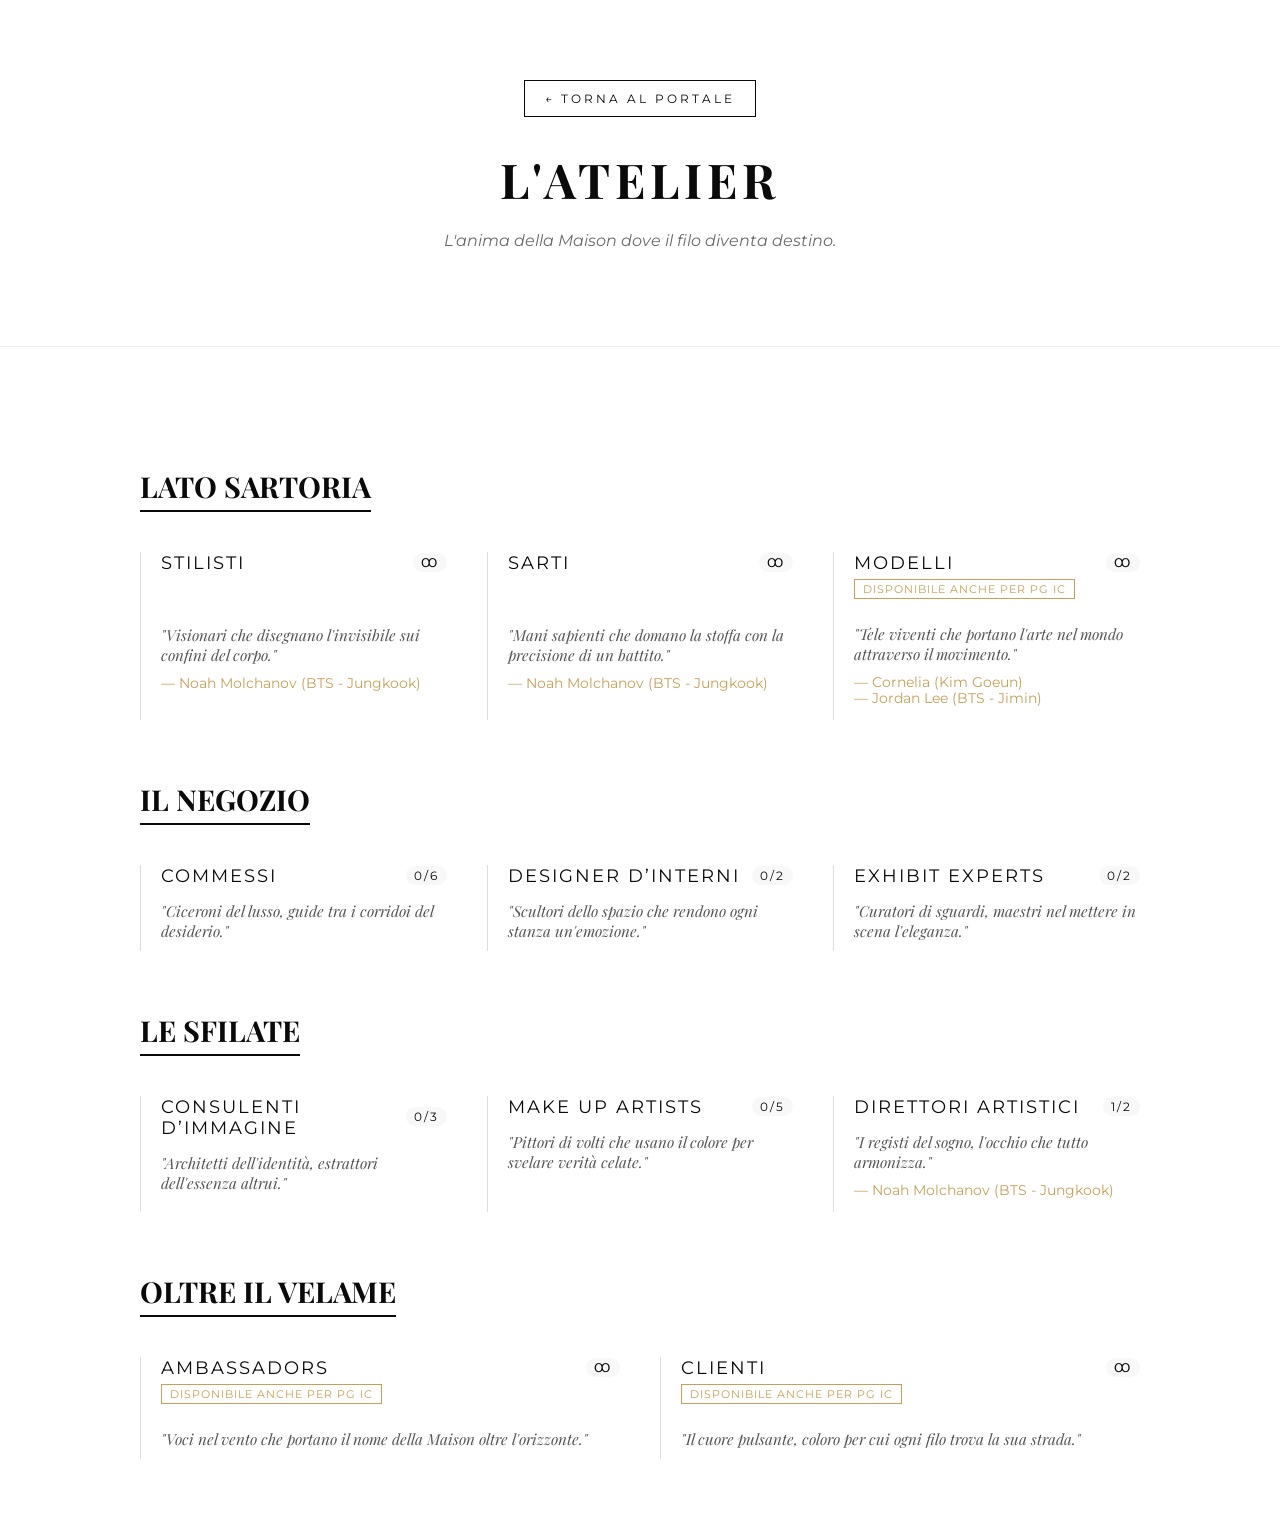
==== atelier.html @ c8e236e5 "Add files via upload" ====
<!DOCTYPE html>
<html lang="it">

<head>
    <meta charset="UTF-8">
    <meta name="viewport" content="width=device-width, initial-scale=1.0">
    <title>Atelier | La Maison Mirage</title>
    <link
        href="https://fonts.googleapis.com/css2?family=Playfair+Display:ital,wght@0,400;0,700;1,400&family=Montserrat:wght@200;400&display=swap"
        rel="stylesheet">
    <style>
        :root {
            --white: #ffffff;
            --black: #0a0a0a;
            --grey: #f8f8f8;
            --gold: #c5a059;
        }

        body {
            margin: 0;
            background-color: var(--white);
            color: var(--black);
            font-family: 'Montserrat', sans-serif;
        }

        header {
            padding: 80px 20px;
            text-align: center;
            border-bottom: 1px solid #eee;
        }

        h1 {
            font-family: 'Playfair Display', serif;
            font-size: 3rem;
            text-transform: uppercase;
            letter-spacing: 5px;
            margin: 0;
        }

        /* IL TUO BOTTONE AGGIORNATO */
        .back-link {
            text-decoration: none;
            color: var(--black);
            font-size: 0.75rem;
            text-transform: uppercase;
            letter-spacing: 3px;
            display: inline-block;
            margin-bottom: 30px;
            border: 1px solid var(--black);
            padding: 10px 20px;
            /* Spaziatura più ampia */
            transition: all 0.4s ease;
        }

        .back-link:hover {
            background: var(--black);
            color: var(--white);
        }

        .container {
            max-width: 1000px;
            margin: 0 auto;
            padding: 60px 20px;
        }

        .section-title {
            font-family: 'Playfair Display', serif;
            font-size: 1.8rem;
            border-bottom: 2px solid var(--black);
            display: inline-block;
            margin: 60px 0 40px;
            padding-bottom: 5px;
            text-transform: uppercase;
        }

        .role-grid {
            display: grid;
            grid-template-columns: repeat(auto-fit, minmax(300px, 1fr));
            gap: 40px;
        }

        .role-card {
            border-left: 1px solid #ddd;
            padding-left: 20px;
        }

        .role-name {
            font-weight: 400;
            text-transform: uppercase;
            letter-spacing: 2px;
            font-size: 1.1rem;
            margin-bottom: 5px;
            display: flex;
            justify-content: space-between;
            align-items: center;
        }

        .poetic-desc {
            font-family: 'Playfair Display', serif;
            font-style: italic;
            font-size: 0.95rem;
            color: #555;
            margin-bottom: 10px;
        }

        .slots {
            font-size: 0.75rem;
            background: var(--grey);
            padding: 2px 8px;
            border-radius: 10px;
        }

        .ic-badge {
            font-size: 0.7rem;
            color: var(--gold);
            text-transform: uppercase;
            border: 1px solid var(--gold);
            padding: 2px 8px;
            display: inline-block;
            margin-bottom: 10px;
            letter-spacing: 1px;
        }

        .ic-badgevoid {
            font-size: 0.7rem;

            text-transform: uppercase;
            border: none;
            padding: 2px 8px;
            display: inline-block;
            margin-bottom: 24px;
            letter-spacing: 1px;
        }

        .occupants {
            font-size: 0.85rem;
            color: var(--gold);
            list-style: none;
            padding: 0;
            margin-top: 10px;
        }

        .occupants li::before {
            content: "— ";
        }
    </style>
</head>

<body>
    <header>
        <a href="index.html" class="back-link">← Torna al Portale</a>
        <h1>L'Atelier</h1>
        <p style="font-style: italic; opacity: 0.6; margin-top: 20px;">L'anima della Maison dove il filo diventa
            destino.</p>
    </header>

    <div class="container">
        <h2 class="section-title">Lato Sartoria</h2>
        <div class="role-grid">
            <div class="role-card">
                <div class="role-name">Stilisti <span class="slots">ꝏ</span></div>
                <div class="ic-badgevoid"></div>
                <p class="poetic-desc">"Visionari che disegnano l'invisibile sui confini del corpo."</p>
                <ul class="occupants">
                    <li>Noah Molchanov (BTS - Jungkook)</li>
                </ul>
            </div>
            <div class="role-card">
                <div class="role-name">Sarti <span class="slots">ꝏ</span></div>
                <div class="ic-badgevoid"></div>
                <p class="poetic-desc">"Mani sapienti che domano la stoffa con la precisione di un battito."</p>
                <ul class="occupants">
                    <li>Noah Molchanov (BTS - Jungkook)</li>
                </ul>
            </div>
            <div class="role-card">
                <div class="role-name">Modelli <span class="slots">ꝏ</span></div>
                <div class="ic-badge">Disponibile anche per PG IC</div>
                <p class="poetic-desc">"Tele viventi che portano l'arte nel mondo attraverso il movimento."</p>
                <ul class="occupants">
                    <li>Cornelia (Kim Goeun)</li>
                    <li>Jordan Lee (BTS - Jimin)</li>
                </ul>
            </div>
        </div>

        <h2 class="section-title">Il Negozio</h2>
        <div class="role-grid">
            <div class="role-card">
                <div class="role-name">Commessi <span class="slots">0/6</span></div>
                <p class="poetic-desc">"Ciceroni del lusso, guide tra i corridoi del desiderio."</p>
            </div>
            <div class="role-card">
                <div class="role-name">Designer d’interni <span class="slots">0/2</span></div>
                <p class="poetic-desc">"Scultori dello spazio che rendono ogni stanza un'emozione."</p>
            </div>
            <div class="role-card">
                <div class="role-name">Exhibit Experts <span class="slots">0/2</span></div>
                <p class="poetic-desc">"Curatori di sguardi, maestri nel mettere in scena l'eleganza."</p>
            </div>
        </div>

        <h2 class="section-title">Le Sfilate</h2>
        <div class="role-grid">
            <div class="role-card">
                <div class="role-name">Consulenti d’immagine <span class="slots">0/3</span></div>
                <p class="poetic-desc">"Architetti dell'identità, estrattori dell'essenza altrui."</p>
            </div>
            <div class="role-card">
                <div class="role-name">Make Up Artists <span class="slots">0/5</span></div>
                <p class="poetic-desc">"Pittori di volti che usano il colore per svelare verità celate."</p>
            </div>
            <div class="role-card">
                <div class="role-name">Direttori Artistici <span class="slots">1/2</span></div>
                <p class="poetic-desc">"I registi del sogno, l'occhio che tutto armonizza."</p>
                <ul class="occupants">
                    <li>Noah Molchanov (BTS - Jungkook)</li>
                </ul>
            </div>
        </div>

        <h2 class="section-title">Oltre il Velame</h2>
        <div class="role-grid">
            <div class="role-card">
                <div class="role-name">Ambassadors <span class="slots">ꝏ</span></div>
                <div class="ic-badge">Disponibile anche per PG IC</div>
                <p class="poetic-desc">"Voci nel vento che portano il nome della Maison oltre l'orizzonte."</p>
            </div>
            <div class="role-card">
                <div class="role-name">Clienti <span class="slots">ꝏ</span></div>
                <div class="ic-badge">Disponibile anche per PG IC</div>
                <p class="poetic-desc">"Il cuore pulsante, coloro per cui ogni filo trova la sua strada."</p>
            </div>
        </div>
    </div>
</body>

</html>
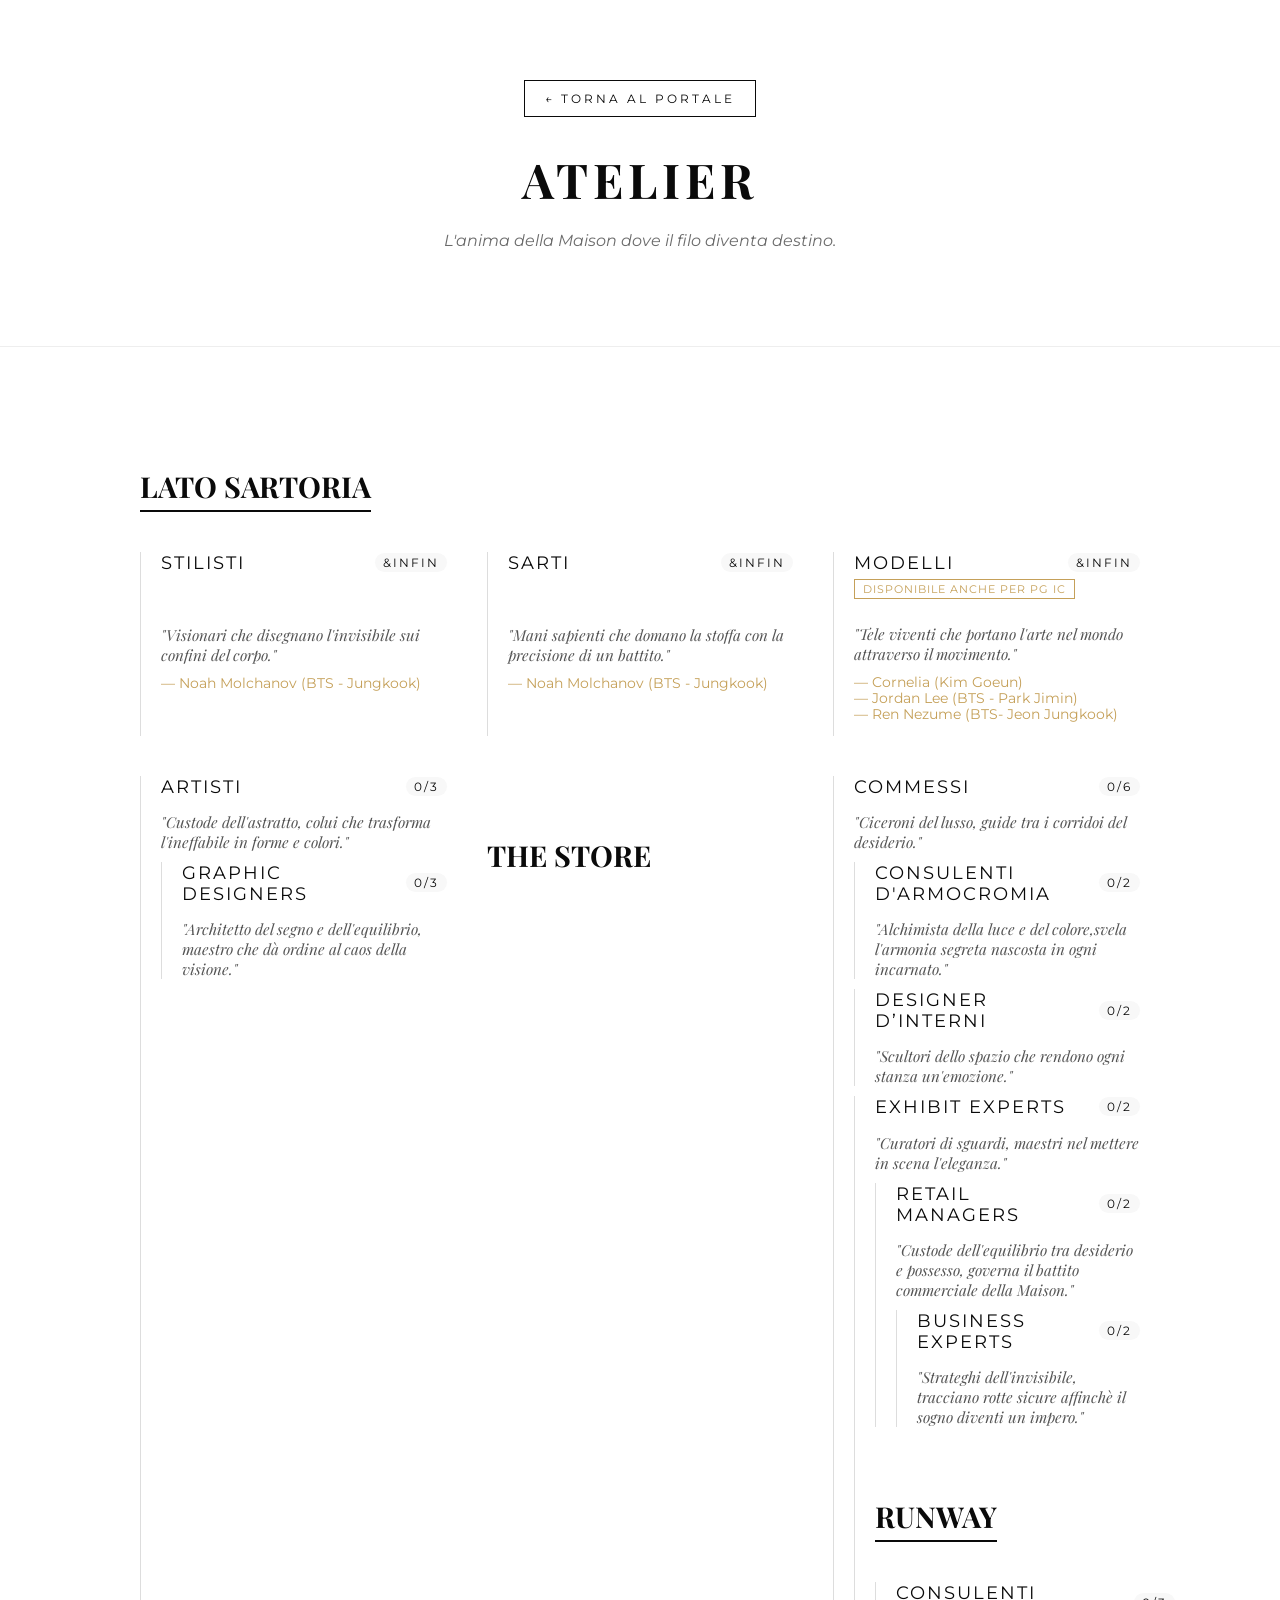
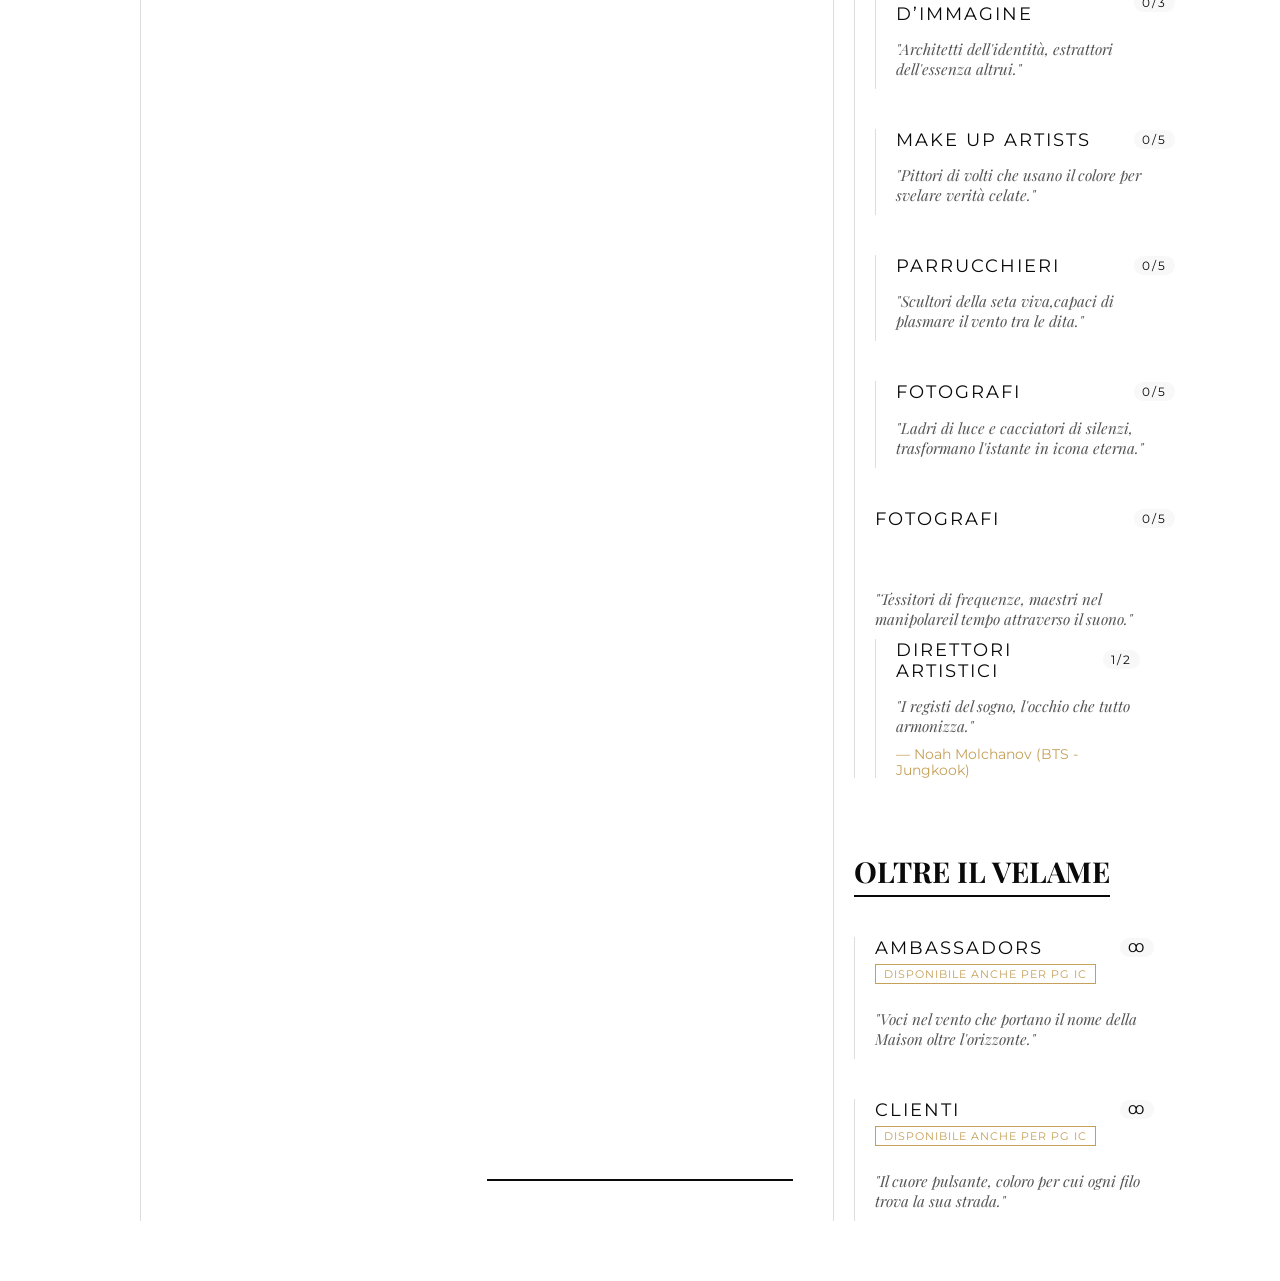
==== commit 79206b44: "Update atelier.html" ====
--- a/atelier.html
+++ b/atelier.html
@@ -4,7 +4,7 @@
 <head>
     <meta charset="UTF-8">
     <meta name="viewport" content="width=device-width, initial-scale=1.0">
-    <title>Atelier | La Maison Mirage</title>
+    <title>Atelier | Maison Mirage</title>
     <link
         href="https://fonts.googleapis.com/css2?family=Playfair+Display:ital,wght@0,400;0,700;1,400&family=Montserrat:wght@200;400&display=swap"
         rel="stylesheet">
@@ -149,7 +149,7 @@
 <body>
     <header>
         <a href="index.html" class="back-link">← Torna al Portale</a>
-        <h1>L'Atelier</h1>
+        <h1> Atelier</h1>
         <p style="font-style: italic; opacity: 0.6; margin-top: 20px;">L'anima della Maison dove il filo diventa
             destino.</p>
     </header>
@@ -158,7 +158,7 @@
         <h2 class="section-title">Lato Sartoria</h2>
         <div class="role-grid">
             <div class="role-card">
-                <div class="role-name">Stilisti <span class="slots">ꝏ</span></div>
+                <div class="role-name">Stilisti <span class="slots">&infin</span></div>
                 <div class="ic-badgevoid"></div>
                 <p class="poetic-desc">"Visionari che disegnano l'invisibile sui confini del corpo."</p>
                 <ul class="occupants">
@@ -166,7 +166,7 @@
                 </ul>
             </div>
             <div class="role-card">
-                <div class="role-name">Sarti <span class="slots">ꝏ</span></div>
+                <div class="role-name">Sarti <span class="slots">&infin</span></div>
                 <div class="ic-badgevoid"></div>
                 <p class="poetic-desc">"Mani sapienti che domano la stoffa con la precisione di un battito."</p>
                 <ul class="occupants">
@@ -174,21 +174,33 @@
                 </ul>
             </div>
             <div class="role-card">
-                <div class="role-name">Modelli <span class="slots">ꝏ</span></div>
+                <div class="role-name">Modelli <span class="slots">&infin</span></div>
                 <div class="ic-badge">Disponibile anche per PG IC</div>
                 <p class="poetic-desc">"Tele viventi che portano l'arte nel mondo attraverso il movimento."</p>
                 <ul class="occupants">
                     <li>Cornelia (Kim Goeun)</li>
-                    <li>Jordan Lee (BTS - Jimin)</li>
-                </ul>
-            </div>
-        </div>
-
-        <h2 class="section-title">Il Negozio</h2>
+                    <li>Jordan Lee (BTS - Park Jimin)</li>
+                    <li>Ren Nezume (BTS- Jeon Jungkook)</li>
+                     </div>
+            <div class="role-card">
+                <div class="role-name"> Artisti <span class="slots">0/3</span></div>
+                <p class="poetic-desc">"Custode dell'astratto, colui che trasforma l'ineffabile in forme e colori."</p>
+            <div class="role-card">
+                <div class="role-name"> Graphic Designers <span class="slots">0/3</span></div>
+                <p class="poetic-desc">"Architetto del segno e dell'equilibrio, maestro che dà ordine al caos della visione."</p>
+               
+                </ul>
+            </div>
+        </div>
+
+        <h2 class="section-title"> The Store </h2>
         <div class="role-grid">
             <div class="role-card">
                 <div class="role-name">Commessi <span class="slots">0/6</span></div>
                 <p class="poetic-desc">"Ciceroni del lusso, guide tra i corridoi del desiderio."</p>
+            <div class="role-card">
+                <div class="role-name"> Consulenti d'Armocromia <span class="slots">0/2</span></div>
+                <p class="poetic-desc">"Alchimista della luce e del colore,svela l'armonia segreta nascosta in ogni incarnato."</p>
             </div>
             <div class="role-card">
                 <div class="role-name">Designer d’interni <span class="slots">0/2</span></div>
@@ -197,10 +209,16 @@
             <div class="role-card">
                 <div class="role-name">Exhibit Experts <span class="slots">0/2</span></div>
                 <p class="poetic-desc">"Curatori di sguardi, maestri nel mettere in scena l'eleganza."</p>
-            </div>
-        </div>
-
-        <h2 class="section-title">Le Sfilate</h2>
+            <div class="role-card">
+                <div class="role-name"> Retail Managers <span class="slots">0/2</span></div>
+                <p class="poetic-desc">"Custode dell'equilibrio tra desiderio e possesso, governa il battito commerciale della Maison."</p>
+            <div class="role-card">
+                <div class="role-name"> Business Experts <span class="slots">0/2</span></div>
+                <p class="poetic-desc">"Strateghi dell'invisibile, tracciano rotte sicure affinchè il sogno diventi un impero."</p>
+            </div>
+        </div>
+
+        <h2 class="section-title"> Runway </h2>
         <div class="role-grid">
             <div class="role-card">
                 <div class="role-name">Consulenti d’immagine <span class="slots">0/3</span></div>
@@ -209,6 +227,17 @@
             <div class="role-card">
                 <div class="role-name">Make Up Artists <span class="slots">0/5</span></div>
                 <p class="poetic-desc">"Pittori di volti che usano il colore per svelare verità celate."</p>
+            </div>
+            <div class="role-card">
+                <div class="role-name"> Parrucchieri <span class="slots">0/5</span></div>
+                <p class="poetic-desc">"Scultori della seta viva,capaci di plasmare il vento tra le dita."</p>
+            </div>
+            <div class="role-card">
+                <div class="role-name"> Fotografi <span class="slots">0/5</span></div>
+                <p class="poetic-desc">"Ladri di luce e cacciatori di silenzi, trasformano l'istante in icona eterna."</p>
+            </div>
+                <div class="role-name"> Fotografi <span class="slots">0/5</span></div>
+                <p class="poetic-desc">"Tessitori di frequenze, maestri nel manipolareil tempo attraverso il suono."</p>
             </div>
             <div class="role-card">
                 <div class="role-name">Direttori Artistici <span class="slots">1/2</span></div>
@@ -235,4 +264,4 @@
     </div>
 </body>
 
-</html>+</html>
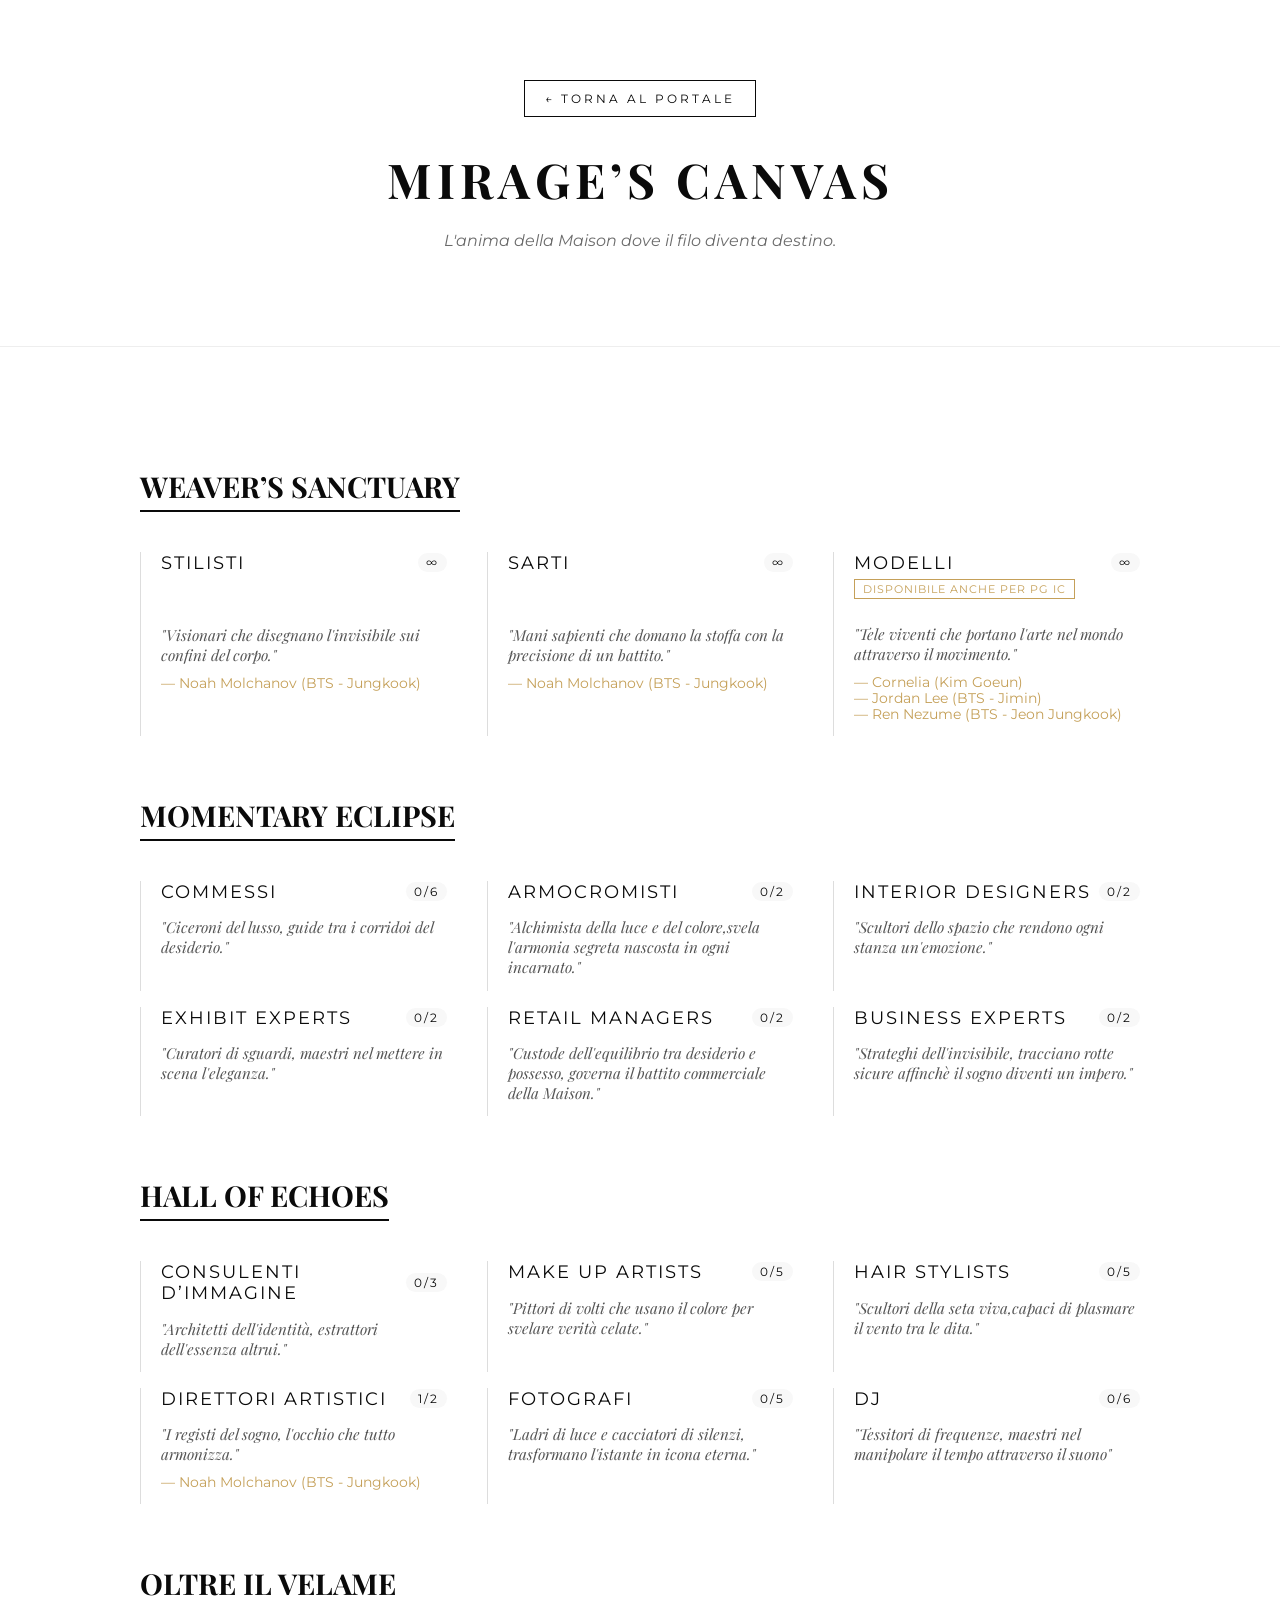
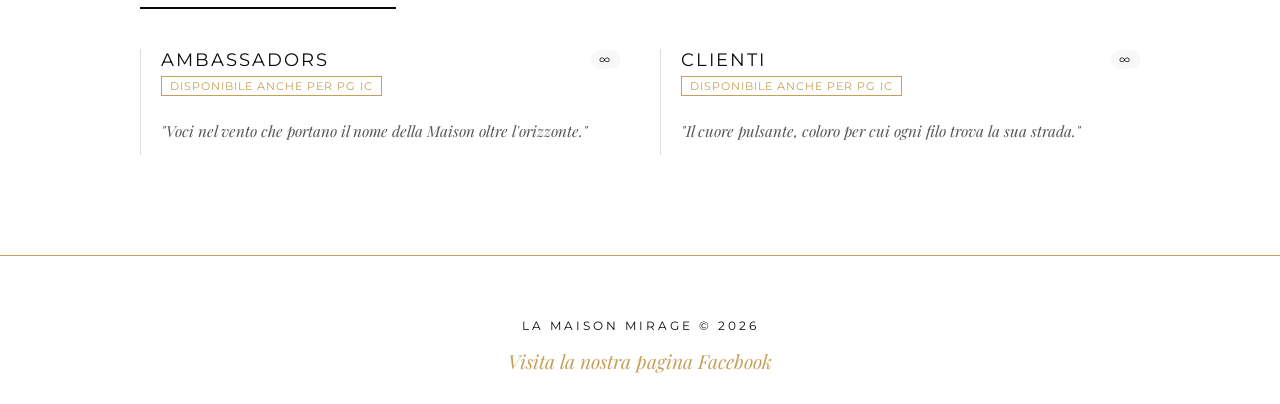
==== commit c8507479: "Add files via upload" ====
--- a/atelier.html
+++ b/atelier.html
@@ -4,161 +4,27 @@
 <head>
     <meta charset="UTF-8">
     <meta name="viewport" content="width=device-width, initial-scale=1.0">
-    <title>Atelier | Maison Mirage</title>
+    <title>Atelier | La Maison Mirage</title>
     <link
         href="https://fonts.googleapis.com/css2?family=Playfair+Display:ital,wght@0,400;0,700;1,400&family=Montserrat:wght@200;400&display=swap"
         rel="stylesheet">
-    <style>
-        :root {
-            --white: #ffffff;
-            --black: #0a0a0a;
-            --grey: #f8f8f8;
-            --gold: #c5a059;
-        }
-
-        body {
-            margin: 0;
-            background-color: var(--white);
-            color: var(--black);
-            font-family: 'Montserrat', sans-serif;
-        }
-
-        header {
-            padding: 80px 20px;
-            text-align: center;
-            border-bottom: 1px solid #eee;
-        }
-
-        h1 {
-            font-family: 'Playfair Display', serif;
-            font-size: 3rem;
-            text-transform: uppercase;
-            letter-spacing: 5px;
-            margin: 0;
-        }
-
-        /* IL TUO BOTTONE AGGIORNATO */
-        .back-link {
-            text-decoration: none;
-            color: var(--black);
-            font-size: 0.75rem;
-            text-transform: uppercase;
-            letter-spacing: 3px;
-            display: inline-block;
-            margin-bottom: 30px;
-            border: 1px solid var(--black);
-            padding: 10px 20px;
-            /* Spaziatura più ampia */
-            transition: all 0.4s ease;
-        }
-
-        .back-link:hover {
-            background: var(--black);
-            color: var(--white);
-        }
-
-        .container {
-            max-width: 1000px;
-            margin: 0 auto;
-            padding: 60px 20px;
-        }
-
-        .section-title {
-            font-family: 'Playfair Display', serif;
-            font-size: 1.8rem;
-            border-bottom: 2px solid var(--black);
-            display: inline-block;
-            margin: 60px 0 40px;
-            padding-bottom: 5px;
-            text-transform: uppercase;
-        }
-
-        .role-grid {
-            display: grid;
-            grid-template-columns: repeat(auto-fit, minmax(300px, 1fr));
-            gap: 40px;
-        }
-
-        .role-card {
-            border-left: 1px solid #ddd;
-            padding-left: 20px;
-        }
-
-        .role-name {
-            font-weight: 400;
-            text-transform: uppercase;
-            letter-spacing: 2px;
-            font-size: 1.1rem;
-            margin-bottom: 5px;
-            display: flex;
-            justify-content: space-between;
-            align-items: center;
-        }
-
-        .poetic-desc {
-            font-family: 'Playfair Display', serif;
-            font-style: italic;
-            font-size: 0.95rem;
-            color: #555;
-            margin-bottom: 10px;
-        }
-
-        .slots {
-            font-size: 0.75rem;
-            background: var(--grey);
-            padding: 2px 8px;
-            border-radius: 10px;
-        }
-
-        .ic-badge {
-            font-size: 0.7rem;
-            color: var(--gold);
-            text-transform: uppercase;
-            border: 1px solid var(--gold);
-            padding: 2px 8px;
-            display: inline-block;
-            margin-bottom: 10px;
-            letter-spacing: 1px;
-        }
-
-        .ic-badgevoid {
-            font-size: 0.7rem;
-
-            text-transform: uppercase;
-            border: none;
-            padding: 2px 8px;
-            display: inline-block;
-            margin-bottom: 24px;
-            letter-spacing: 1px;
-        }
-
-        .occupants {
-            font-size: 0.85rem;
-            color: var(--gold);
-            list-style: none;
-            padding: 0;
-            margin-top: 10px;
-        }
-
-        .occupants li::before {
-            content: "— ";
-        }
-    </style>
+    <link rel="stylesheet" href="atelier.css">
+    <link rel="stylesheet" href="footer.css">
 </head>
 
 <body>
     <header>
         <a href="index.html" class="back-link">← Torna al Portale</a>
-        <h1> Atelier</h1>
+        <h1>Mirage’s Canvas</h1>
         <p style="font-style: italic; opacity: 0.6; margin-top: 20px;">L'anima della Maison dove il filo diventa
             destino.</p>
     </header>
 
     <div class="container">
-        <h2 class="section-title">Lato Sartoria</h2>
+        <h2 class="section-title">Weaver’s Sanctuary</h2>
         <div class="role-grid">
             <div class="role-card">
-                <div class="role-name">Stilisti <span class="slots">&infin</span></div>
+                <div class="role-name">Stilisti <span class="slots">&infin;</span></div>
                 <div class="ic-badgevoid"></div>
                 <p class="poetic-desc">"Visionari che disegnano l'invisibile sui confini del corpo."</p>
                 <ul class="occupants">
@@ -166,7 +32,7 @@
                 </ul>
             </div>
             <div class="role-card">
-                <div class="role-name">Sarti <span class="slots">&infin</span></div>
+                <div class="role-name">Sarti <span class="slots">&infin;</span></div>
                 <div class="ic-badgevoid"></div>
                 <p class="poetic-desc">"Mani sapienti che domano la stoffa con la precisione di un battito."</p>
                 <ul class="occupants">
@@ -174,94 +40,148 @@
                 </ul>
             </div>
             <div class="role-card">
-                <div class="role-name">Modelli <span class="slots">&infin</span></div>
+                <div class="role-name">Modelli <span class="slots">&infin;</span></div>
                 <div class="ic-badge">Disponibile anche per PG IC</div>
                 <p class="poetic-desc">"Tele viventi che portano l'arte nel mondo attraverso il movimento."</p>
                 <ul class="occupants">
                     <li>Cornelia (Kim Goeun)</li>
-                    <li>Jordan Lee (BTS - Park Jimin)</li>
-                    <li>Ren Nezume (BTS- Jeon Jungkook)</li>
-                     </div>
-            <div class="role-card">
-                <div class="role-name"> Artisti <span class="slots">0/3</span></div>
-                <p class="poetic-desc">"Custode dell'astratto, colui che trasforma l'ineffabile in forme e colori."</p>
-            <div class="role-card">
-                <div class="role-name"> Graphic Designers <span class="slots">0/3</span></div>
-                <p class="poetic-desc">"Architetto del segno e dell'equilibrio, maestro che dà ordine al caos della visione."</p>
-               
+                    <li>Jordan Lee (BTS - Jimin)</li>
+                    <li>Ren Nezume (BTS - Jeon Jungkook)</li>
                 </ul>
             </div>
         </div>
 
-        <h2 class="section-title"> The Store </h2>
+        <h2 class="section-title">Momentary Eclipse</h2>
         <div class="role-grid">
             <div class="role-card">
                 <div class="role-name">Commessi <span class="slots">0/6</span></div>
                 <p class="poetic-desc">"Ciceroni del lusso, guide tra i corridoi del desiderio."</p>
-            <div class="role-card">
-                <div class="role-name"> Consulenti d'Armocromia <span class="slots">0/2</span></div>
-                <p class="poetic-desc">"Alchimista della luce e del colore,svela l'armonia segreta nascosta in ogni incarnato."</p>
             </div>
             <div class="role-card">
-                <div class="role-name">Designer d’interni <span class="slots">0/2</span></div>
+                <div class="role-name"> Armocromisti <span class="slots">0/2</span></div>
+                <p class="poetic-desc">"Alchimista della luce e del colore,svela l'armonia segreta nascosta in
+                    ogni incarnato."</p>
+                <ul class="occupants">
+
+                </ul>
+            </div>
+            <div class="role-card">
+                <div class="role-name">Interior Designers <span class="slots">0/2</span></div>
                 <p class="poetic-desc">"Scultori dello spazio che rendono ogni stanza un'emozione."</p>
+                <ul class="occupants">
+
+                </ul>
             </div>
+        </div>
+        <p></p>
+
+        <div class="role-grid">
             <div class="role-card">
                 <div class="role-name">Exhibit Experts <span class="slots">0/2</span></div>
                 <p class="poetic-desc">"Curatori di sguardi, maestri nel mettere in scena l'eleganza."</p>
+                <ul class="occupants">
+
+                </ul>
+            </div>
             <div class="role-card">
                 <div class="role-name"> Retail Managers <span class="slots">0/2</span></div>
-                <p class="poetic-desc">"Custode dell'equilibrio tra desiderio e possesso, governa il battito commerciale della Maison."</p>
+                <p class="poetic-desc">"Custode dell'equilibrio tra desiderio e possesso, governa il battito
+                    commerciale della Maison."</p>
+                <ul class="occupants">
+
+                </ul>
+            </div>
             <div class="role-card">
                 <div class="role-name"> Business Experts <span class="slots">0/2</span></div>
-                <p class="poetic-desc">"Strateghi dell'invisibile, tracciano rotte sicure affinchè il sogno diventi un impero."</p>
+                <p class="poetic-desc">"Strateghi dell'invisibile, tracciano rotte sicure affinchè il
+                    sogno diventi un impero."</p>
+                <ul class="occupants">
+
+                </ul>
             </div>
         </div>
 
-        <h2 class="section-title"> Runway </h2>
+        <h2 class="section-title">Hall of Echoes</h2>
         <div class="role-grid">
             <div class="role-card">
                 <div class="role-name">Consulenti d’immagine <span class="slots">0/3</span></div>
                 <p class="poetic-desc">"Architetti dell'identità, estrattori dell'essenza altrui."</p>
+                <ul class="occupants">
+
+                </ul>
             </div>
             <div class="role-card">
                 <div class="role-name">Make Up Artists <span class="slots">0/5</span></div>
                 <p class="poetic-desc">"Pittori di volti che usano il colore per svelare verità celate."</p>
+                <ul class="occupants">
+
+                </ul>
             </div>
             <div class="role-card">
-                <div class="role-name"> Parrucchieri <span class="slots">0/5</span></div>
-                <p class="poetic-desc">"Scultori della seta viva,capaci di plasmare il vento tra le dita."</p>
+                <div class="role-name">Hair Stylists <span class="slots">0/5</span></div>
+                <p class="poetic-desc">"Scultori della seta viva,capaci di plasmare il vento tra le
+                    dita."</p>
+                <ul class="occupants">
+
+                </ul>
             </div>
+        </div>
+        <p></p>
+        <div class="role-grid">
             <div class="role-card">
-                <div class="role-name"> Fotografi <span class="slots">0/5</span></div>
-                <p class="poetic-desc">"Ladri di luce e cacciatori di silenzi, trasformano l'istante in icona eterna."</p>
-            </div>
-                <div class="role-name"> Fotografi <span class="slots">0/5</span></div>
-                <p class="poetic-desc">"Tessitori di frequenze, maestri nel manipolareil tempo attraverso il suono."</p>
-            </div>
-            <div class="role-card">
-                <div class="role-name">Direttori Artistici <span class="slots">1/2</span></div>
+                <div class="role-name">Direttori Artistici<span class="slots">1/2</span></div>
                 <p class="poetic-desc">"I registi del sogno, l'occhio che tutto armonizza."</p>
                 <ul class="occupants">
                     <li>Noah Molchanov (BTS - Jungkook)</li>
                 </ul>
             </div>
+            <div class="role-card">
+                <div class="role-name">Fotografi<span class="slots">0/5</span></div>
+                <p class="poetic-desc">"Ladri di luce e cacciatori di silenzi, trasformano l'istante in
+                    icona eterna."</p>
+                <ul class="occupants">
+
+                </ul>
+            </div>
+            <div class="role-card">
+                <div class="role-name">DJ<span class="slots">0/6</span></div>
+                <p class="poetic-desc">"Tessitori di frequenze, maestri nel manipolare il tempo attraverso il suono"</p>
+                <ul class="occupants">
+
+                </ul>
+            </div>
         </div>
+
 
         <h2 class="section-title">Oltre il Velame</h2>
         <div class="role-grid">
             <div class="role-card">
-                <div class="role-name">Ambassadors <span class="slots">ꝏ</span></div>
+                <div class="role-name">Ambassadors <span class="slots">&infin;</span></div>
                 <div class="ic-badge">Disponibile anche per PG IC</div>
                 <p class="poetic-desc">"Voci nel vento che portano il nome della Maison oltre l'orizzonte."</p>
+                <ul class="occupants">
+
+                </ul>
             </div>
             <div class="role-card">
-                <div class="role-name">Clienti <span class="slots">ꝏ</span></div>
+                <div class="role-name">Clienti <span class="slots">&infin;</span></div>
                 <div class="ic-badge">Disponibile anche per PG IC</div>
                 <p class="poetic-desc">"Il cuore pulsante, coloro per cui ogni filo trova la sua strada."</p>
+                <ul class="occupants">
+
+                </ul>
             </div>
         </div>
     </div>
+
+
+    <footer class="site-footer">
+        <p class="footer-text">La Maison Mirage &copy; 2026</p>
+        <a href="https://www.facebook.com/share/18HmJnNDs8" target="_blank" class="social-link">
+            Visita la nostra pagina Facebook
+        </a>
+    </footer>
+
 </body>
 
-</html>
+</html>
--- a/atelier.css
+++ b/atelier.css
@@ -0,0 +1,134 @@
+:root {
+    --white: #ffffff;
+    --black: #0a0a0a;
+    --grey: #f8f8f8;
+    --gold: #c5a059;
+}
+
+body {
+    margin: 0;
+    background-color: var(--white);
+    color: var(--black);
+    font-family: 'Montserrat', sans-serif;
+}
+
+header {
+    padding: 80px 20px;
+    text-align: center;
+    border-bottom: 1px solid #eee;
+}
+
+h1 {
+    font-family: 'Playfair Display', serif;
+    font-size: 3rem;
+    text-transform: uppercase;
+    letter-spacing: 5px;
+    margin: 0;
+}
+
+/* IL TUO BOTTONE AGGIORNATO */
+.back-link {
+    text-decoration: none;
+    color: var(--black);
+    font-size: 0.75rem;
+    text-transform: uppercase;
+    letter-spacing: 3px;
+    display: inline-block;
+    margin-bottom: 30px;
+    border: 1px solid var(--black);
+    padding: 10px 20px;
+    /* Spaziatura più ampia */
+    transition: all 0.4s ease;
+}
+
+.back-link:hover {
+    background: var(--black);
+    color: var(--white);
+}
+
+.container {
+    max-width: 1000px;
+    margin: 0 auto;
+    padding: 60px 20px;
+}
+
+.section-title {
+    font-family: 'Playfair Display', serif;
+    font-size: 1.8rem;
+    border-bottom: 2px solid var(--black);
+    display: inline-block;
+    margin: 60px 0 40px;
+    padding-bottom: 5px;
+    text-transform: uppercase;
+}
+
+.role-grid {
+    display: grid;
+    grid-template-columns: repeat(auto-fit, minmax(300px, 1fr));
+    gap: 40px;
+}
+
+.role-card {
+    border-left: 1px solid #ddd;
+    padding-left: 20px;
+}
+
+.role-name {
+    font-weight: 400;
+    text-transform: uppercase;
+    letter-spacing: 2px;
+    font-size: 1.1rem;
+    margin-bottom: 5px;
+    display: flex;
+    justify-content: space-between;
+    align-items: center;
+}
+
+.poetic-desc {
+    font-family: 'Playfair Display', serif;
+    font-style: italic;
+    font-size: 0.95rem;
+    color: #555;
+    margin-bottom: 10px;
+}
+
+.slots {
+    font-size: 0.75rem;
+    background: var(--grey);
+    padding: 2px 8px;
+    border-radius: 10px;
+}
+
+.ic-badge {
+    font-size: 0.7rem;
+    color: var(--gold);
+    text-transform: uppercase;
+    border: 1px solid var(--gold);
+    padding: 2px 8px;
+    display: inline-block;
+    margin-bottom: 10px;
+    letter-spacing: 1px;
+}
+
+.ic-badgevoid {
+    font-size: 0.7rem;
+
+    text-transform: uppercase;
+    border: none;
+    padding: 2px 8px;
+    display: inline-block;
+    margin-bottom: 24px;
+    letter-spacing: 1px;
+}
+
+.occupants {
+    font-size: 0.85rem;
+    color: var(--gold);
+    list-style: none;
+    padding: 0;
+    margin-top: 10px;
+}
+
+.occupants li::before {
+    content: "— ";
+}
--- a/footer.css
+++ b/footer.css
@@ -0,0 +1,28 @@
+.site-footer {
+    text-align: center;
+    padding: 50px 20px 30px;
+    margin-top: 40px;
+    border-top: 1px solid var(--gold);
+}
+
+.footer-text {
+    font-family: 'Montserrat', sans-serif;
+    font-size: 0.75rem;
+    text-transform: uppercase;
+    letter-spacing: 3px;
+    margin-bottom: 15px;
+    /* Su sfondi scuri o chiari prende il colore di default del body */
+}
+
+.social-link {
+    color: var(--gold);
+    text-decoration: none;
+    font-family: 'Playfair Display', serif;
+    font-size: 1.2rem;
+    font-style: italic;
+    transition: opacity 0.4s ease;
+}
+
+.social-link:hover {
+    opacity: 0.6;
+}
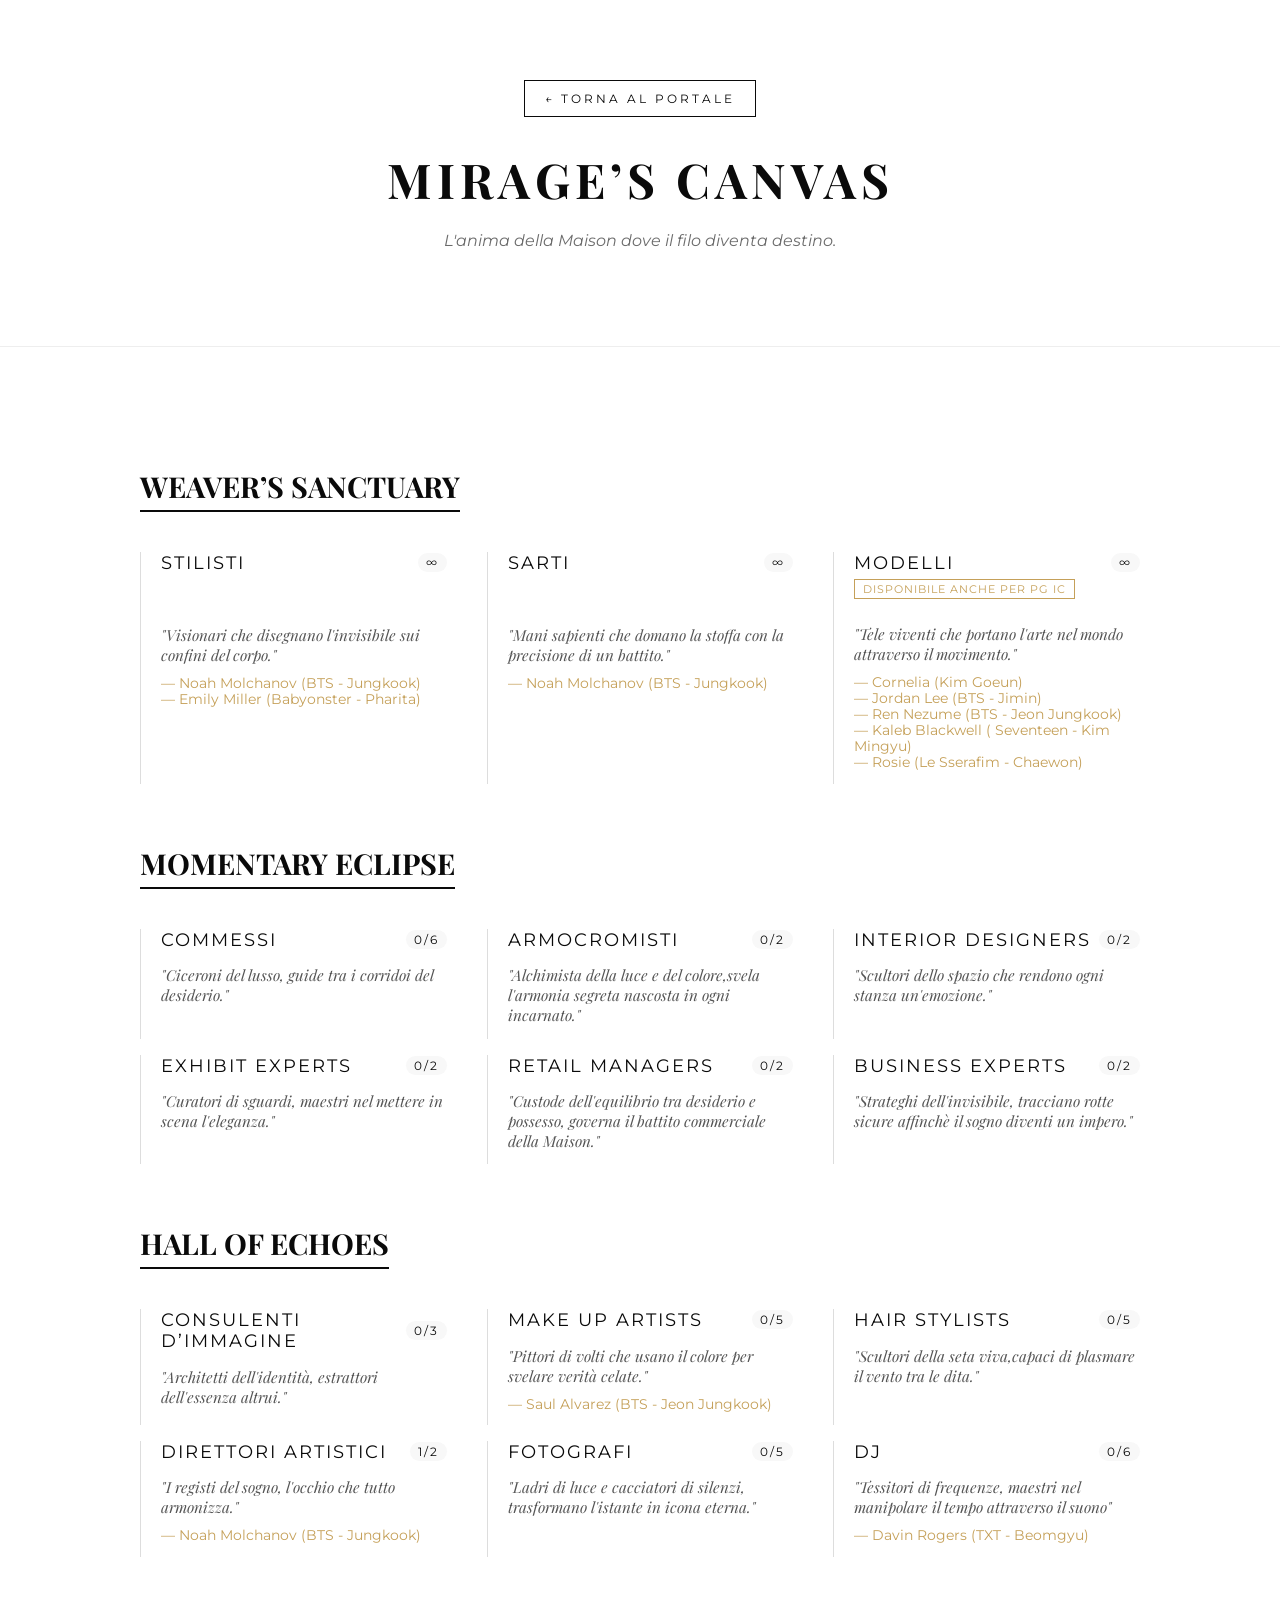
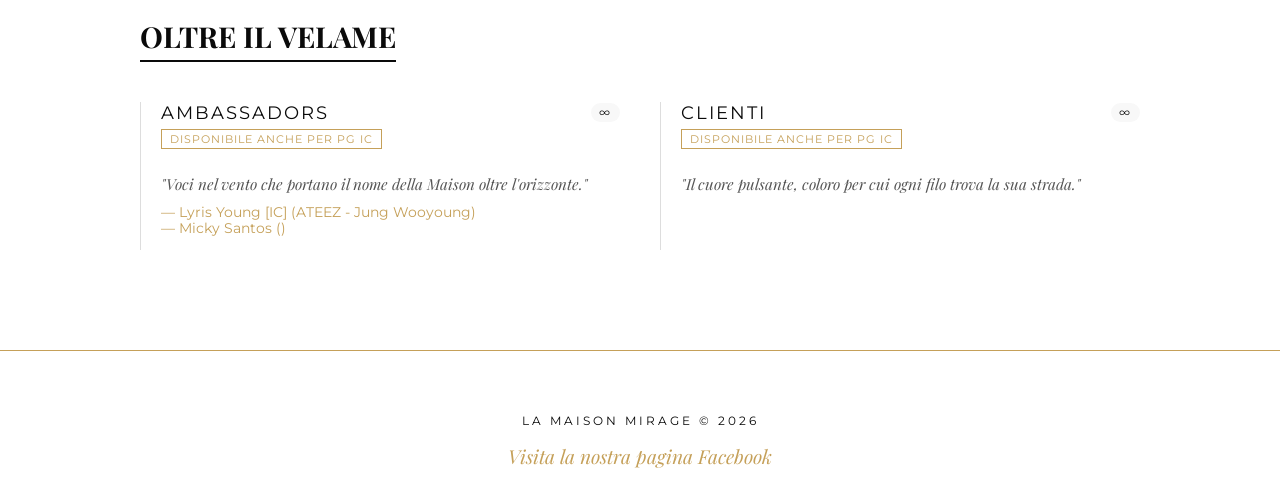
==== commit acd8f1bb: "Update atelier.html" ====
--- a/atelier.html
+++ b/atelier.html
@@ -29,6 +29,7 @@
                 <p class="poetic-desc">"Visionari che disegnano l'invisibile sui confini del corpo."</p>
                 <ul class="occupants">
                     <li>Noah Molchanov (BTS - Jungkook)</li>
+                    <li>Emily Miller (Babyonster - Pharita)</li>
                 </ul>
             </div>
             <div class="role-card">
@@ -47,6 +48,12 @@
                     <li>Cornelia (Kim Goeun)</li>
                     <li>Jordan Lee (BTS - Jimin)</li>
                     <li>Ren Nezume (BTS - Jeon Jungkook)</li>
+                    <li>Kaleb Blackwell ( Seventeen - Kim Mingyu)</li>
+                    <li>Rosie (Le Sserafim - Chaewon)</li>
+                    
+                    
+                    
+                    
                 </ul>
             </div>
         </div>
@@ -114,6 +121,8 @@
                 <div class="role-name">Make Up Artists <span class="slots">0/5</span></div>
                 <p class="poetic-desc">"Pittori di volti che usano il colore per svelare verità celate."</p>
                 <ul class="occupants">
+                    <li>Saul Alvarez (BTS - Jeon Jungkook)</li>
+                    
 
                 </ul>
             </div>
@@ -147,6 +156,7 @@
                 <div class="role-name">DJ<span class="slots">0/6</span></div>
                 <p class="poetic-desc">"Tessitori di frequenze, maestri nel manipolare il tempo attraverso il suono"</p>
                 <ul class="occupants">
+                     <li>Davin Rogers (TXT - Beomgyu)</li>
 
                 </ul>
             </div>
@@ -160,6 +170,9 @@
                 <div class="ic-badge">Disponibile anche per PG IC</div>
                 <p class="poetic-desc">"Voci nel vento che portano il nome della Maison oltre l'orizzonte."</p>
                 <ul class="occupants">
+                     <li>Lyris Young [IC] (ATEEZ - Jung Wooyoung)</li>
+                     <li>Micky Santos ()</li>
+
 
                 </ul>
             </div>
@@ -184,4 +197,4 @@
 
 </body>
 
-</html>+</html>
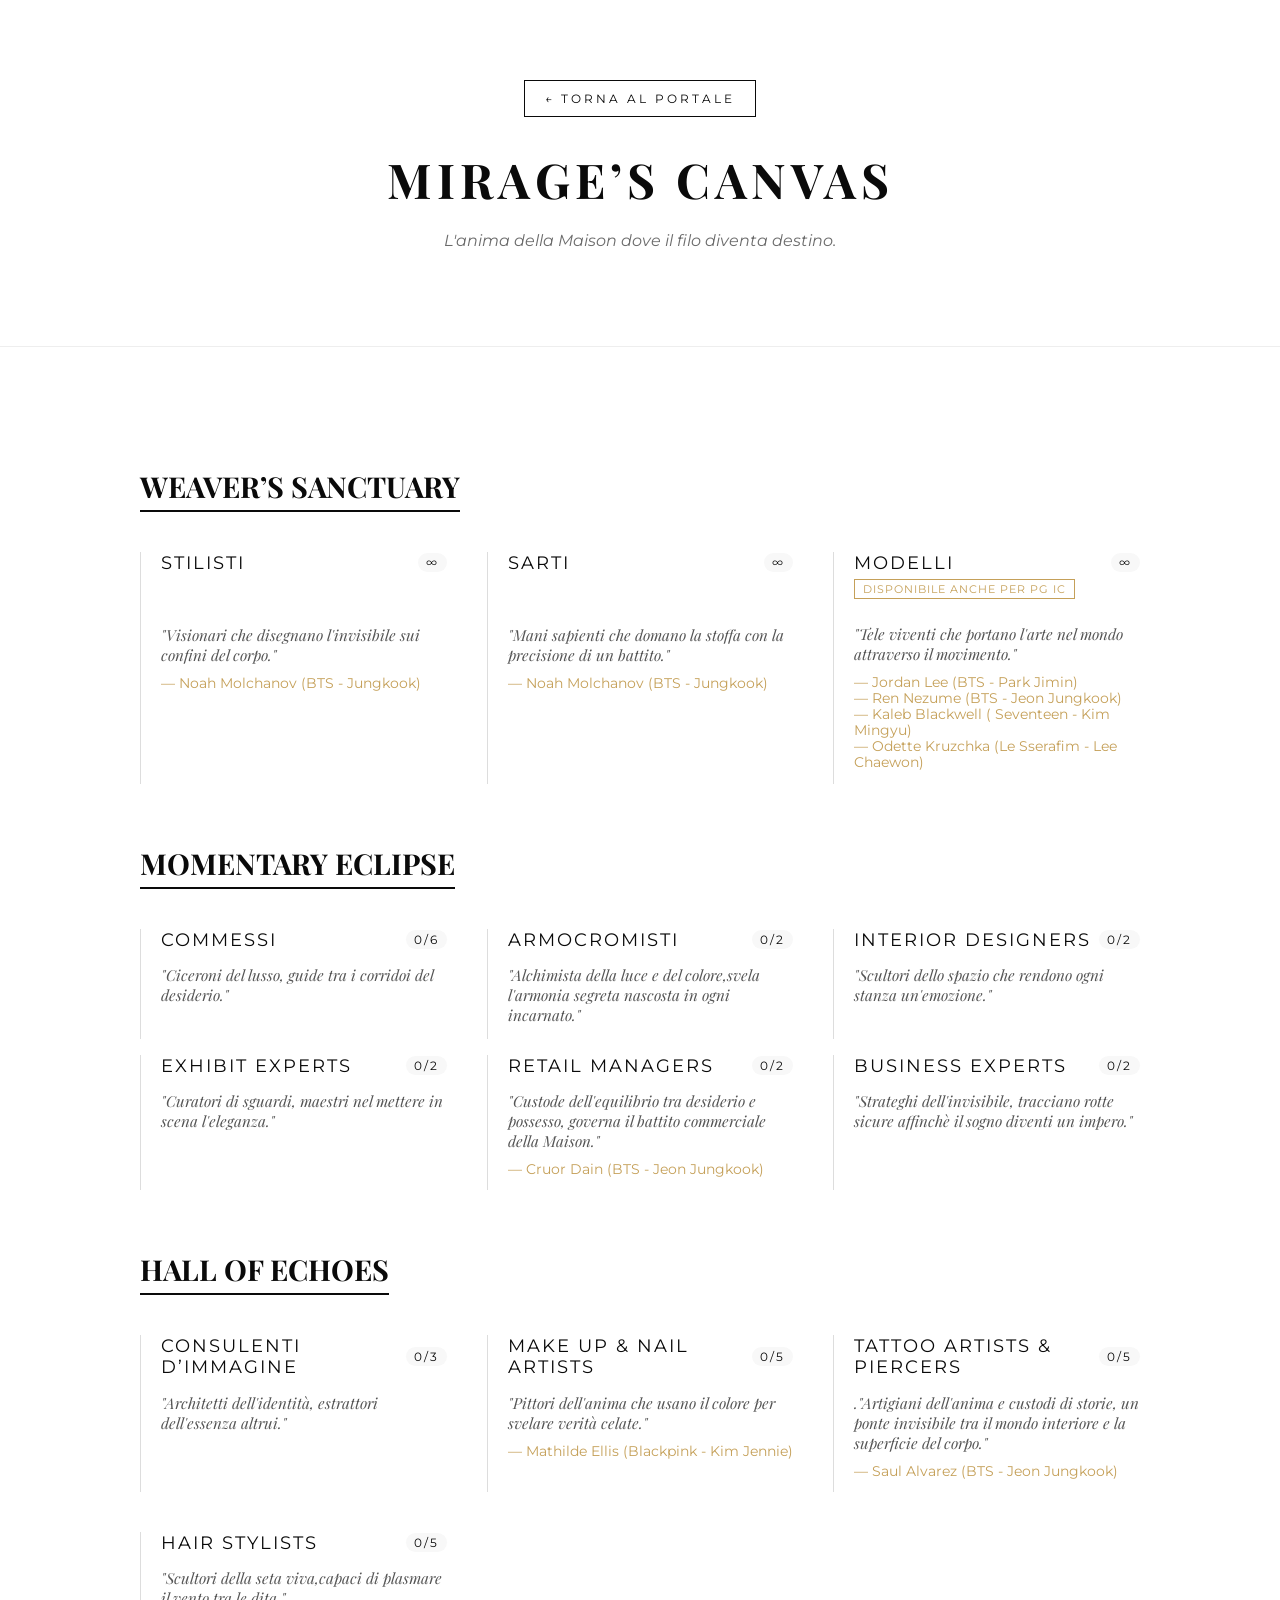
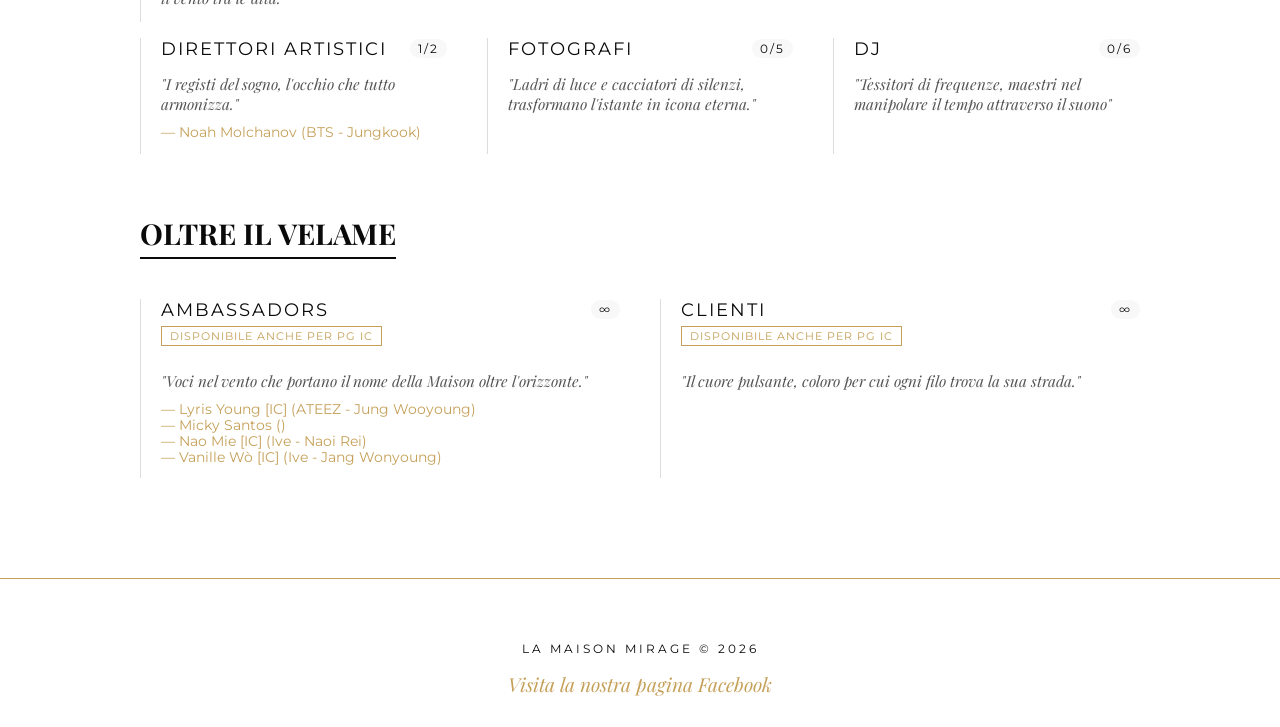
==== commit 1afe5763: "Update atelier.html" ====
--- a/atelier.html
+++ b/atelier.html
@@ -29,7 +29,6 @@
                 <p class="poetic-desc">"Visionari che disegnano l'invisibile sui confini del corpo."</p>
                 <ul class="occupants">
                     <li>Noah Molchanov (BTS - Jungkook)</li>
-                    <li>Emily Miller (Babyonster - Pharita)</li>
                 </ul>
             </div>
             <div class="role-card">
@@ -45,11 +44,10 @@
                 <div class="ic-badge">Disponibile anche per PG IC</div>
                 <p class="poetic-desc">"Tele viventi che portano l'arte nel mondo attraverso il movimento."</p>
                 <ul class="occupants">
-                    <li>Cornelia (Kim Goeun)</li>
-                    <li>Jordan Lee (BTS - Jimin)</li>
+                    <li>Jordan Lee (BTS - Park Jimin)</li>
                     <li>Ren Nezume (BTS - Jeon Jungkook)</li>
                     <li>Kaleb Blackwell ( Seventeen - Kim Mingyu)</li>
-                    <li>Rosie (Le Sserafim - Chaewon)</li>
+                    <li>Odette Kruzchka (Le Sserafim - Lee Chaewon)</li>
                     
                     
                     
@@ -95,8 +93,9 @@
                 <p class="poetic-desc">"Custode dell'equilibrio tra desiderio e possesso, governa il battito
                     commerciale della Maison."</p>
                 <ul class="occupants">
-
-                </ul>
+                     <li>Cruor Dain (BTS - Jeon Jungkook)</li>
+                    
+                 </ul>
             </div>
             <div class="role-card">
                 <div class="role-name"> Business Experts <span class="slots">0/2</span></div>
@@ -118,8 +117,16 @@
                 </ul>
             </div>
             <div class="role-card">
-                <div class="role-name">Make Up Artists <span class="slots">0/5</span></div>
-                <p class="poetic-desc">"Pittori di volti che usano il colore per svelare verità celate."</p>
+                <div class="role-name">Make Up & Nail Artists <span class="slots">0/5</span></div>
+                <p class="poetic-desc">"Pittori dell'anima che usano il colore per svelare verità celate."</p>
+                <ul class="occupants">
+                    <li> Mathilde Ellis (Blackpink - Kim Jennie)</li>
+                 
+                </ul>
+            </div>
+            <div class="role-card">
+                <div class="role-name">Tattoo Artists & Piercers <span class="slots">0/5</span></div>
+                <p class="poetic-desc">."Artigiani dell'anima e custodi di storie, un ponte invisibile tra il mondo interiore e la superficie del corpo."</p>
                 <ul class="occupants">
                     <li>Saul Alvarez (BTS - Jeon Jungkook)</li>
                     
@@ -156,7 +163,7 @@
                 <div class="role-name">DJ<span class="slots">0/6</span></div>
                 <p class="poetic-desc">"Tessitori di frequenze, maestri nel manipolare il tempo attraverso il suono"</p>
                 <ul class="occupants">
-                     <li>Davin Rogers (TXT - Beomgyu)</li>
+                    
 
                 </ul>
             </div>
@@ -172,6 +179,8 @@
                 <ul class="occupants">
                      <li>Lyris Young [IC] (ATEEZ - Jung Wooyoung)</li>
                      <li>Micky Santos ()</li>
+                     <li>Nao Mie [IC] (Ive - Naoi Rei)</li>
+                     <li>Vanille Wò [IC] (Ive - Jang Wonyoung)</li>
 
 
                 </ul>
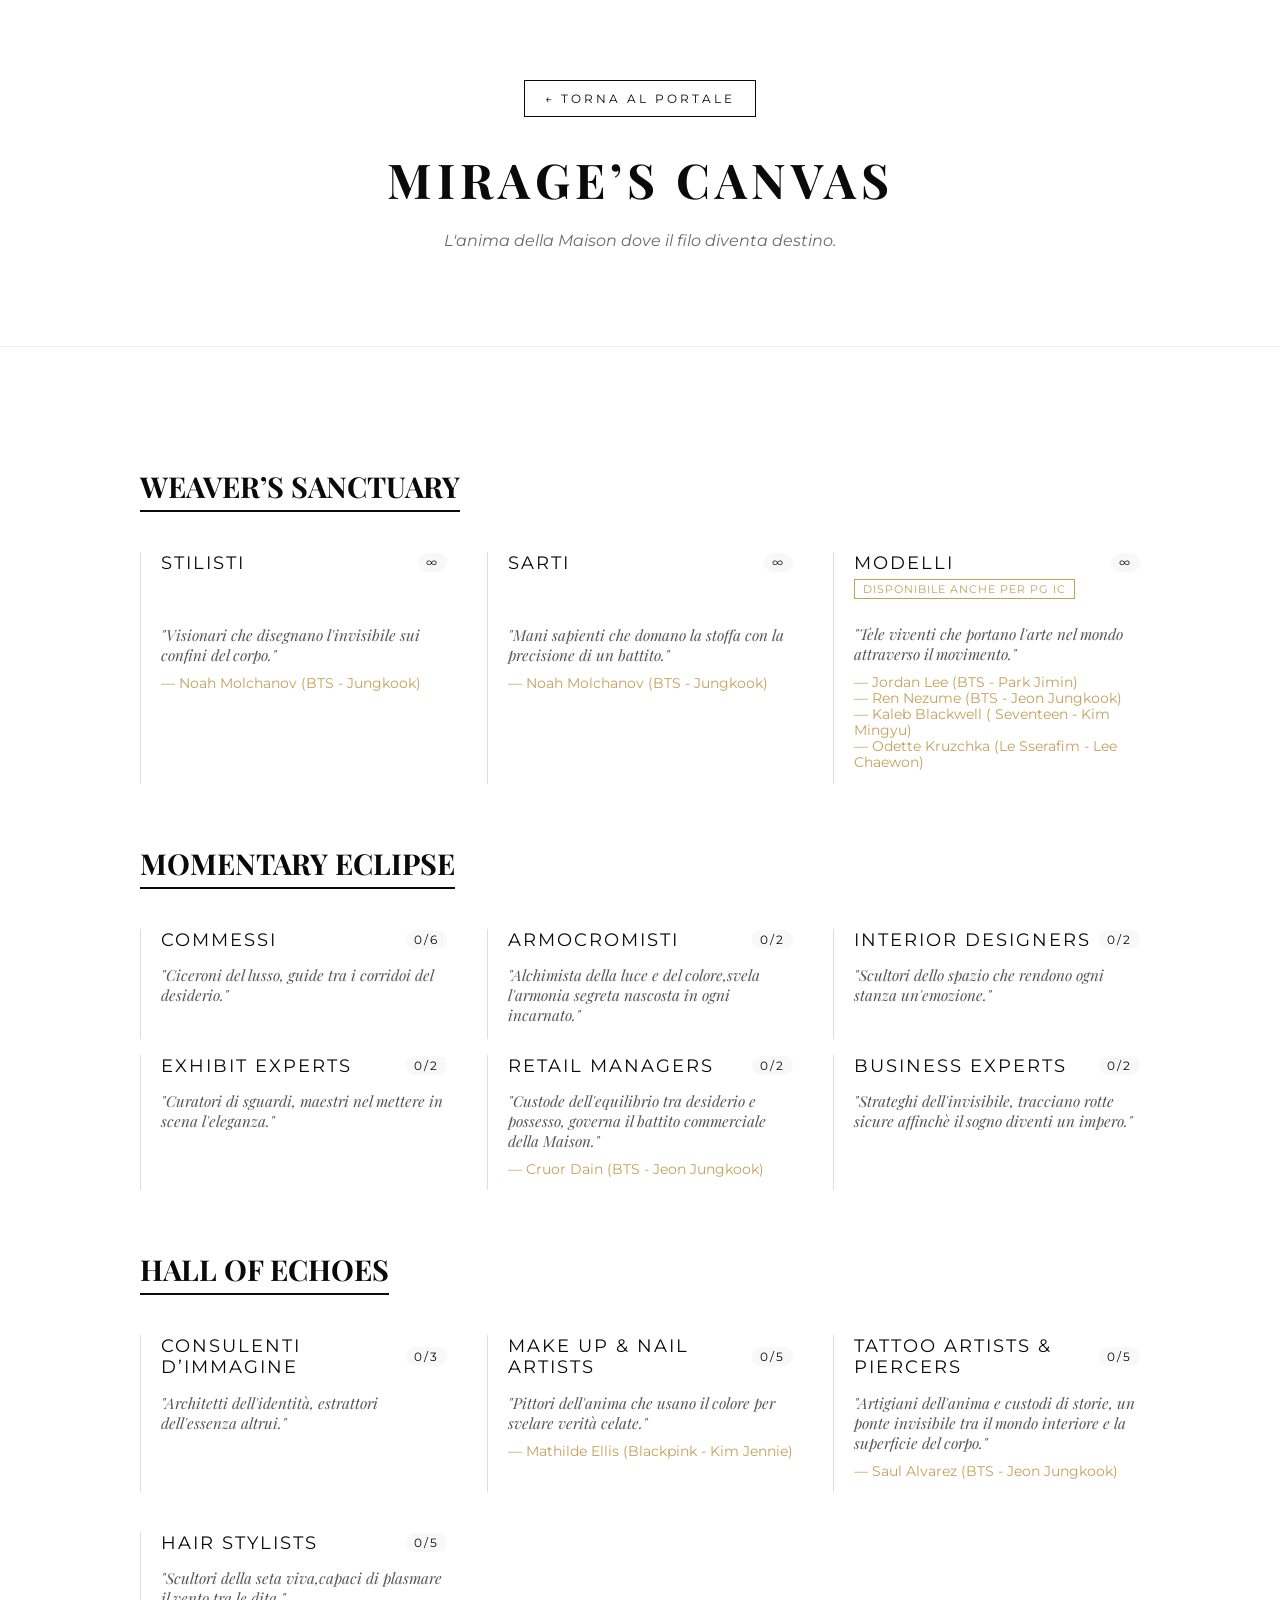
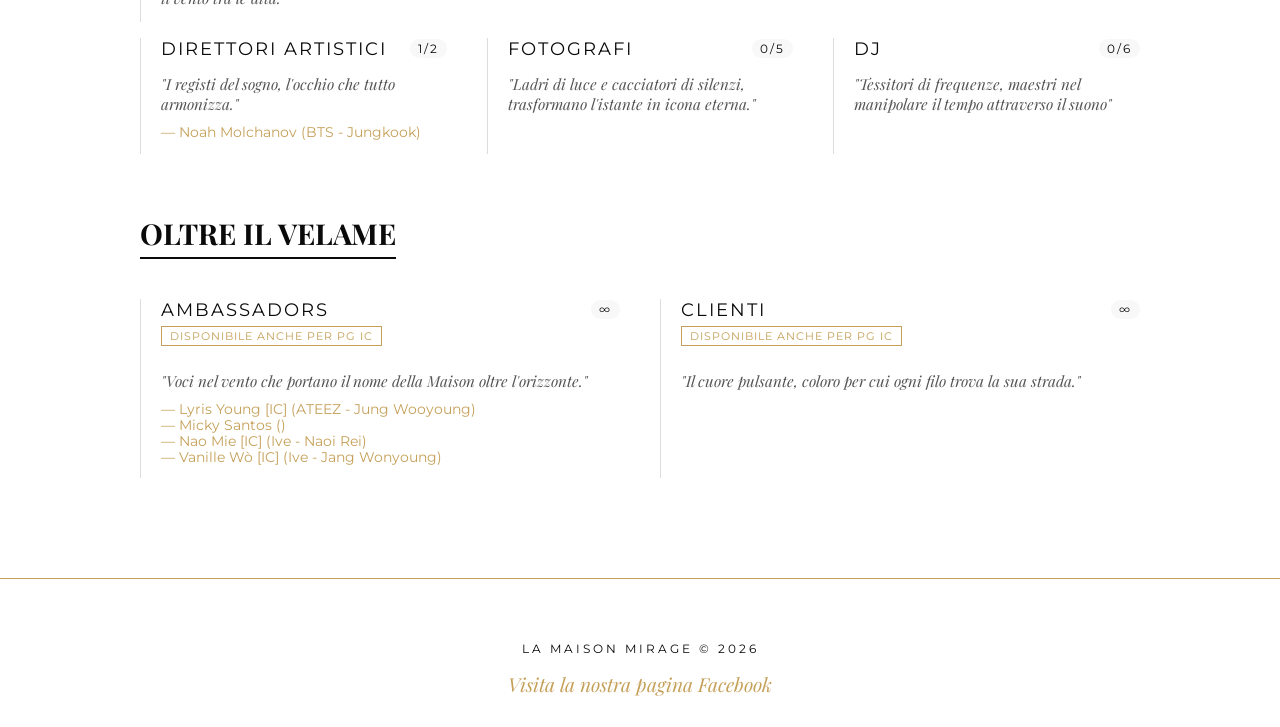
==== commit e8ada463: "Update atelier.html" ====
--- a/atelier.html
+++ b/atelier.html
@@ -126,7 +126,7 @@
             </div>
             <div class="role-card">
                 <div class="role-name">Tattoo Artists & Piercers <span class="slots">0/5</span></div>
-                <p class="poetic-desc">."Artigiani dell'anima e custodi di storie, un ponte invisibile tra il mondo interiore e la superficie del corpo."</p>
+                <p class="poetic-desc">"Artigiani dell'anima e custodi di storie, un ponte invisibile tra il mondo interiore e la superficie del corpo."</p>
                 <ul class="occupants">
                     <li>Saul Alvarez (BTS - Jeon Jungkook)</li>
                     
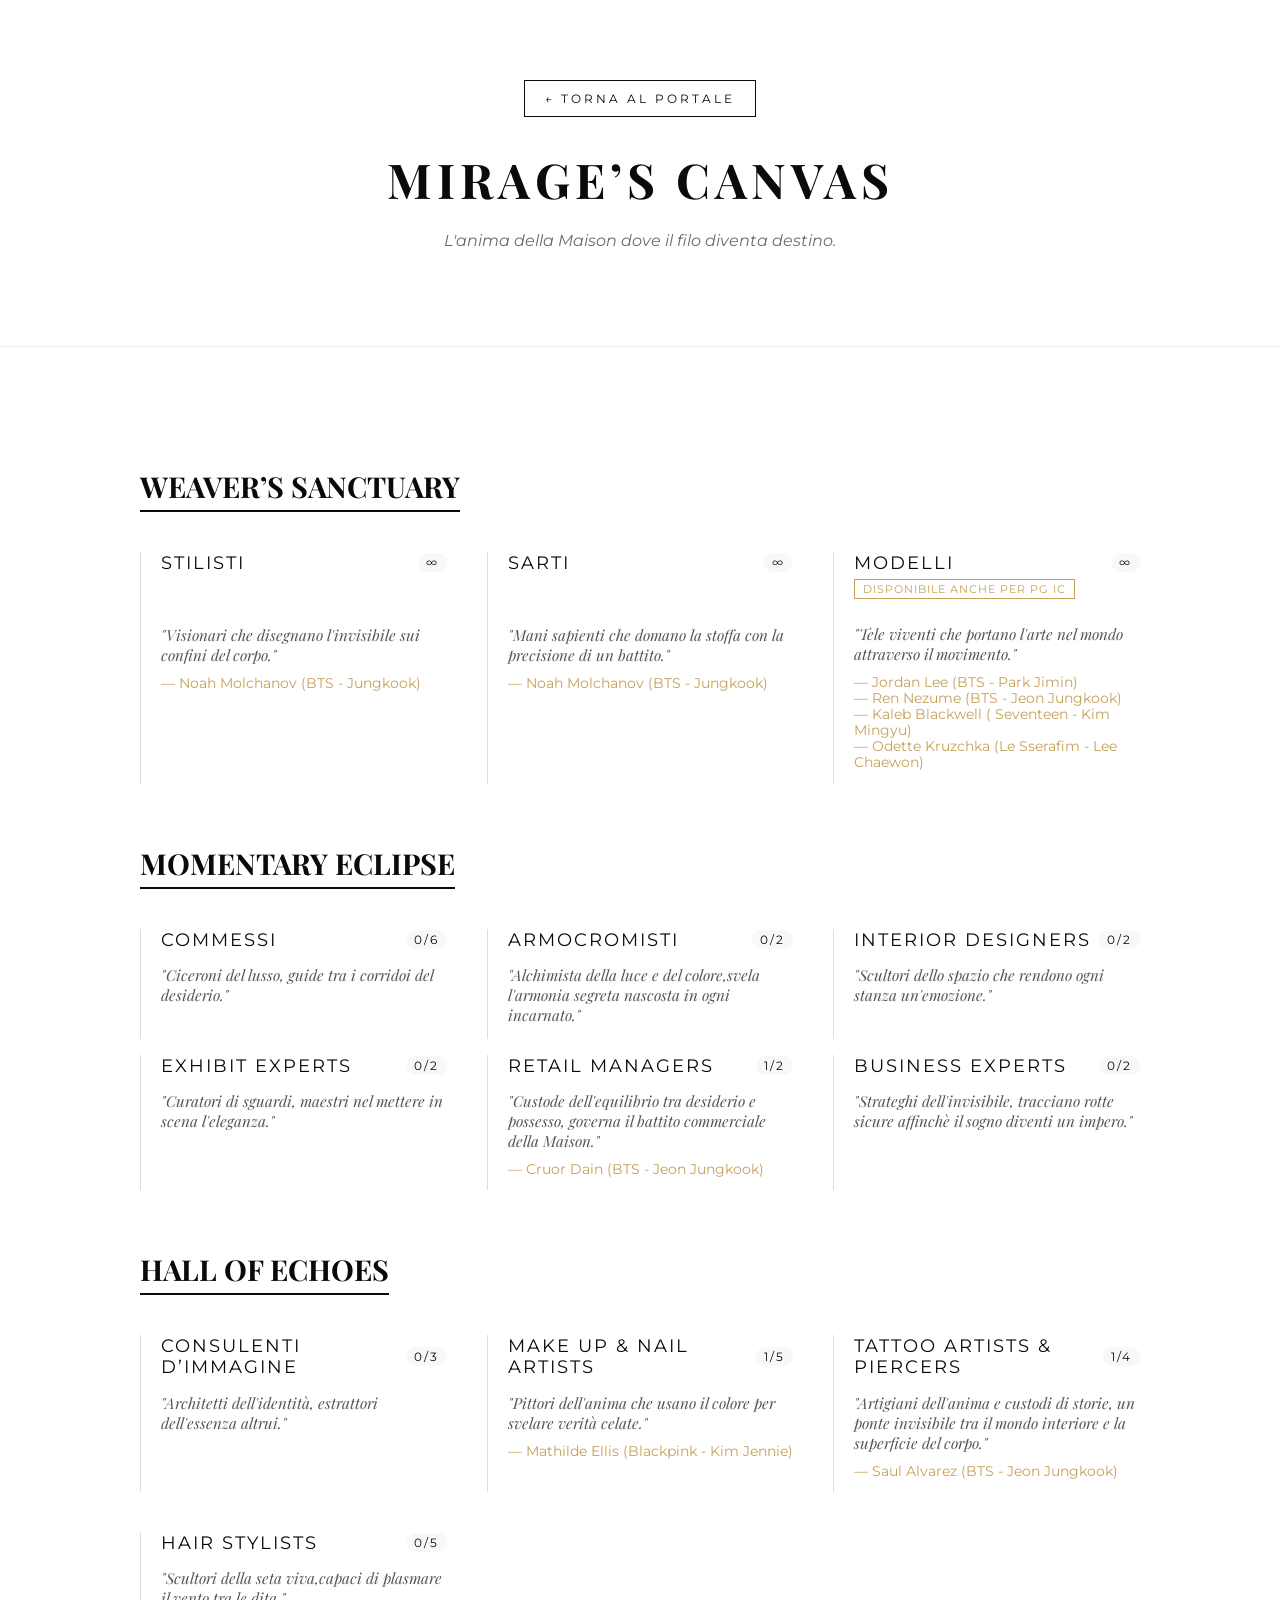
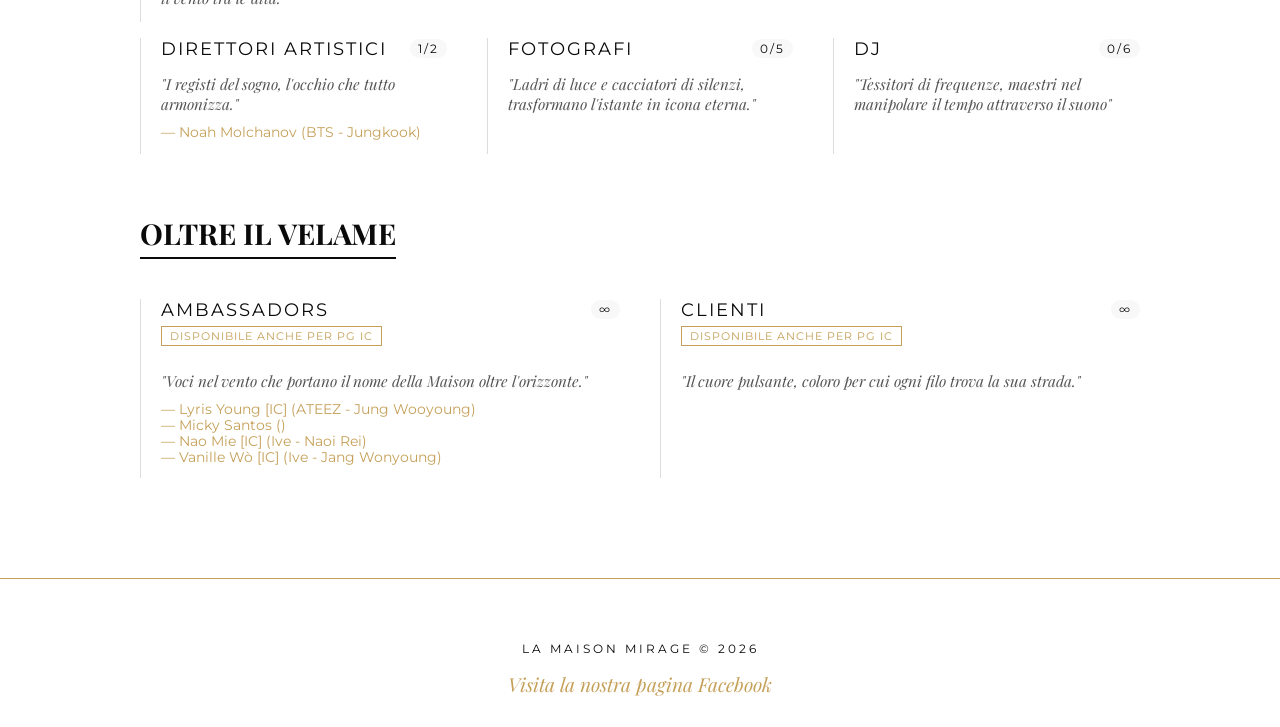
==== commit 9f7ce23f: "Update atelier.html" ====
--- a/atelier.html
+++ b/atelier.html
@@ -89,7 +89,7 @@
                 </ul>
             </div>
             <div class="role-card">
-                <div class="role-name"> Retail Managers <span class="slots">0/2</span></div>
+                <div class="role-name"> Retail Managers <span class="slots">1/2</span></div>
                 <p class="poetic-desc">"Custode dell'equilibrio tra desiderio e possesso, governa il battito
                     commerciale della Maison."</p>
                 <ul class="occupants">
@@ -117,7 +117,7 @@
                 </ul>
             </div>
             <div class="role-card">
-                <div class="role-name">Make Up & Nail Artists <span class="slots">0/5</span></div>
+                <div class="role-name">Make Up & Nail Artists <span class="slots">1/5</span></div>
                 <p class="poetic-desc">"Pittori dell'anima che usano il colore per svelare verità celate."</p>
                 <ul class="occupants">
                     <li> Mathilde Ellis (Blackpink - Kim Jennie)</li>
@@ -125,7 +125,7 @@
                 </ul>
             </div>
             <div class="role-card">
-                <div class="role-name">Tattoo Artists & Piercers <span class="slots">0/5</span></div>
+                <div class="role-name">Tattoo Artists & Piercers <span class="slots">1/4</span></div>
                 <p class="poetic-desc">"Artigiani dell'anima e custodi di storie, un ponte invisibile tra il mondo interiore e la superficie del corpo."</p>
                 <ul class="occupants">
                     <li>Saul Alvarez (BTS - Jeon Jungkook)</li>
